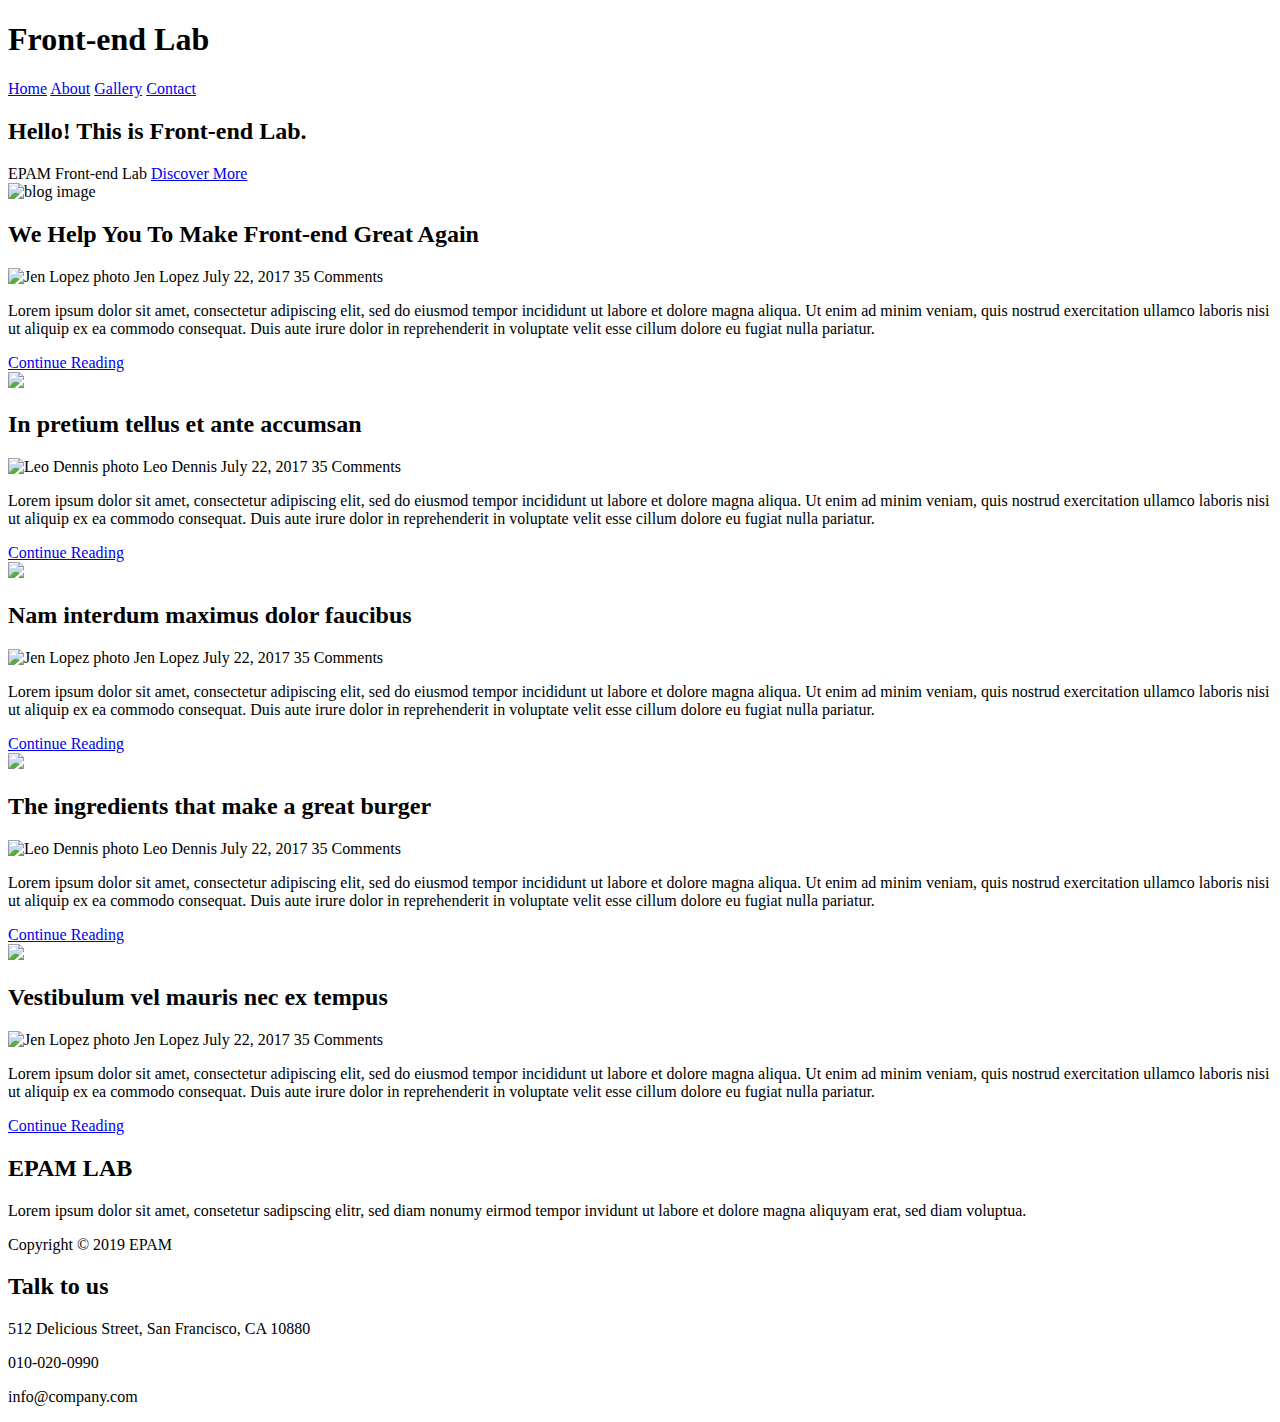
==== FL12_HW4/homework/index.html @ dc552bd6 "html" ====
<!DOCTYPE html>
<html lang="en">

<head>
    <meta charset="UTF-8">
    <meta name="viewport" content="width=device-width, initial-scale=1.0">
    <meta http-equiv="X-UA-Compatible" content="ie=edge">
    <link rel="stylesheet" type="text/css" href="/css/style.css">
    <title>Front-end Lab</title>
</head>

<body>
    <header>
        <h1>Front-end Lab</h1>
        <nav>
            <a href="#">Home</a>
            <a href="#">About</a>
            <a href="#">Gallery</a>
            <a href="#">Contact</a>
        </nav>
    </header>
    <main>
        <section class="top-section">
            <h2>Hello! This is Front-end Lab.</h2>
            <span>EPAM Front-end Lab</span>
            <a href="#">Discover More</a>
        </section>
        <section>
            <article class="blog-article">
                <img src="/img/blog-image1.jpg" alt="blog image">
                <h2>We Help You To Make Front-end Great Again</h3>
                <div>
                    <img src="/img/author-image1.jpg" title="Jen Lopez" alt="Jen Lopez photo">
                    <span>Jen Lopez</span>
                    <span>July 22, 2017</span>
                    <span>35 Comments</span>
                </div>
                <p>Lorem ipsum dolor sit amet, consectetur adipiscing elit, sed do eiusmod tempor incididunt 
                    ut labore et dolore magna aliqua. Ut enim ad minim veniam, quis nostrud exercitation ullamco 
                    laboris nisi ut aliquip ex ea commodo consequat. Duis aute irure dolor in reprehenderit in 
                    voluptate velit esse cillum dolore eu fugiat nulla pariatur.</p>
                <a href="#">Continue Reading</a>
            </article>
            <article class="blog-article">
                <img src="/img/blog-image1.jpg">
                <h2>In pretium tellus et ante accumsan</h3>
                <div>
                    <img src="/img/author-image2.jpg" title="Leo Dennis" alt="Leo Dennis photo">
                    <span>Leo Dennis</span>
                    <span>July 22, 2017</span>
                    <span>35 Comments</span>
                </div>
                <p>Lorem ipsum dolor sit amet, consectetur adipiscing elit, sed do eiusmod tempor incididunt 
                    ut labore et dolore magna aliqua. Ut enim ad minim veniam, quis nostrud exercitation ullamco 
                    laboris nisi ut aliquip ex ea commodo consequat. Duis aute irure dolor in reprehenderit in 
                    voluptate velit esse cillum dolore eu fugiat nulla pariatur.</p>
                <a href="#">Continue Reading</a>
            </article>
            <article class="blog-article">
                <img src="/img/blog-image1.jpg">
                <h2>Nam interdum maximus dolor faucibus</h3>
                <div>
                    <img src="/img/author-image1.jpg" title="Jen Lopez" alt="Jen Lopez photo">
                    <span>Jen Lopez</span>
                    <span>July 22, 2017</span>
                    <span>35 Comments</span>
                </div>
                <p>Lorem ipsum dolor sit amet, consectetur adipiscing elit, sed do eiusmod tempor incididunt 
                    ut labore et dolore magna aliqua. Ut enim ad minim veniam, quis nostrud exercitation ullamco 
                    laboris nisi ut aliquip ex ea commodo consequat. Duis aute irure dolor in reprehenderit in 
                    voluptate velit esse cillum dolore eu fugiat nulla pariatur.</p>
                <a href="#">Continue Reading</a>
            </article>
            <article class="blog-article">
                <img src="/img/blog-image1.jpg">
                <h2>The ingredients that make a great burger</h3>
                <div>
                    <img src="/img/author-image2.jpg" title="Leo Dennis" alt="Leo Dennis photo">
                    <span>Leo Dennis</span>
                    <span>July 22, 2017</span>
                    <span>35 Comments</span>
                </div>
                <p>Lorem ipsum dolor sit amet, consectetur adipiscing elit, sed do eiusmod tempor incididunt 
                    ut labore et dolore magna aliqua. Ut enim ad minim veniam, quis nostrud exercitation ullamco 
                    laboris nisi ut aliquip ex ea commodo consequat. Duis aute irure dolor in reprehenderit in 
                    voluptate velit esse cillum dolore eu fugiat nulla pariatur.</p>
                <a href="#">Continue Reading</a>
            </article>
            <article class="blog-article">
                <img src="/img/blog-image1.jpg">
                <h2>Vestibulum vel mauris nec ex tempus</h3>
                <div>
                    <img src="/img/author-image1.jpg" title="Jen Lopez" alt="Jen Lopez photo">
                    <span>Jen Lopez</span>
                    <span>July 22, 2017</span>
                    <span>35 Comments</span>
                </div>
                <p>Lorem ipsum dolor sit amet, consectetur adipiscing elit, sed do eiusmod tempor incididunt 
                    ut labore et dolore magna aliqua. Ut enim ad minim veniam, quis nostrud exercitation ullamco 
                    laboris nisi ut aliquip ex ea commodo consequat. Duis aute irure dolor in reprehenderit in 
                    voluptate velit esse cillum dolore eu fugiat nulla pariatur.</p>
                <a href="#">Continue Reading</a>
            </article>
        </section>
    </main>
    <footer>
        <div>
            <h2>EPAM LAB</h2>
            <p>Lorem ipsum dolor sit amet, consetetur sadipscing elitr, sed diam nonumy eirmod tempor 
              invidunt ut labore et dolore magna aliquyam erat, sed diam voluptua.</p>
            <p>Copyright &copy; 2019 EPAM</p>
        </div>
        <div>
            <h2>Talk to us</h2>
            <p>512 Delicious Street, San Francisco, CA 10880</p>
            <p>010-020-0990</p>
            <p>info@company.com</p>
        </div>
    </footer>
</body>

</html>
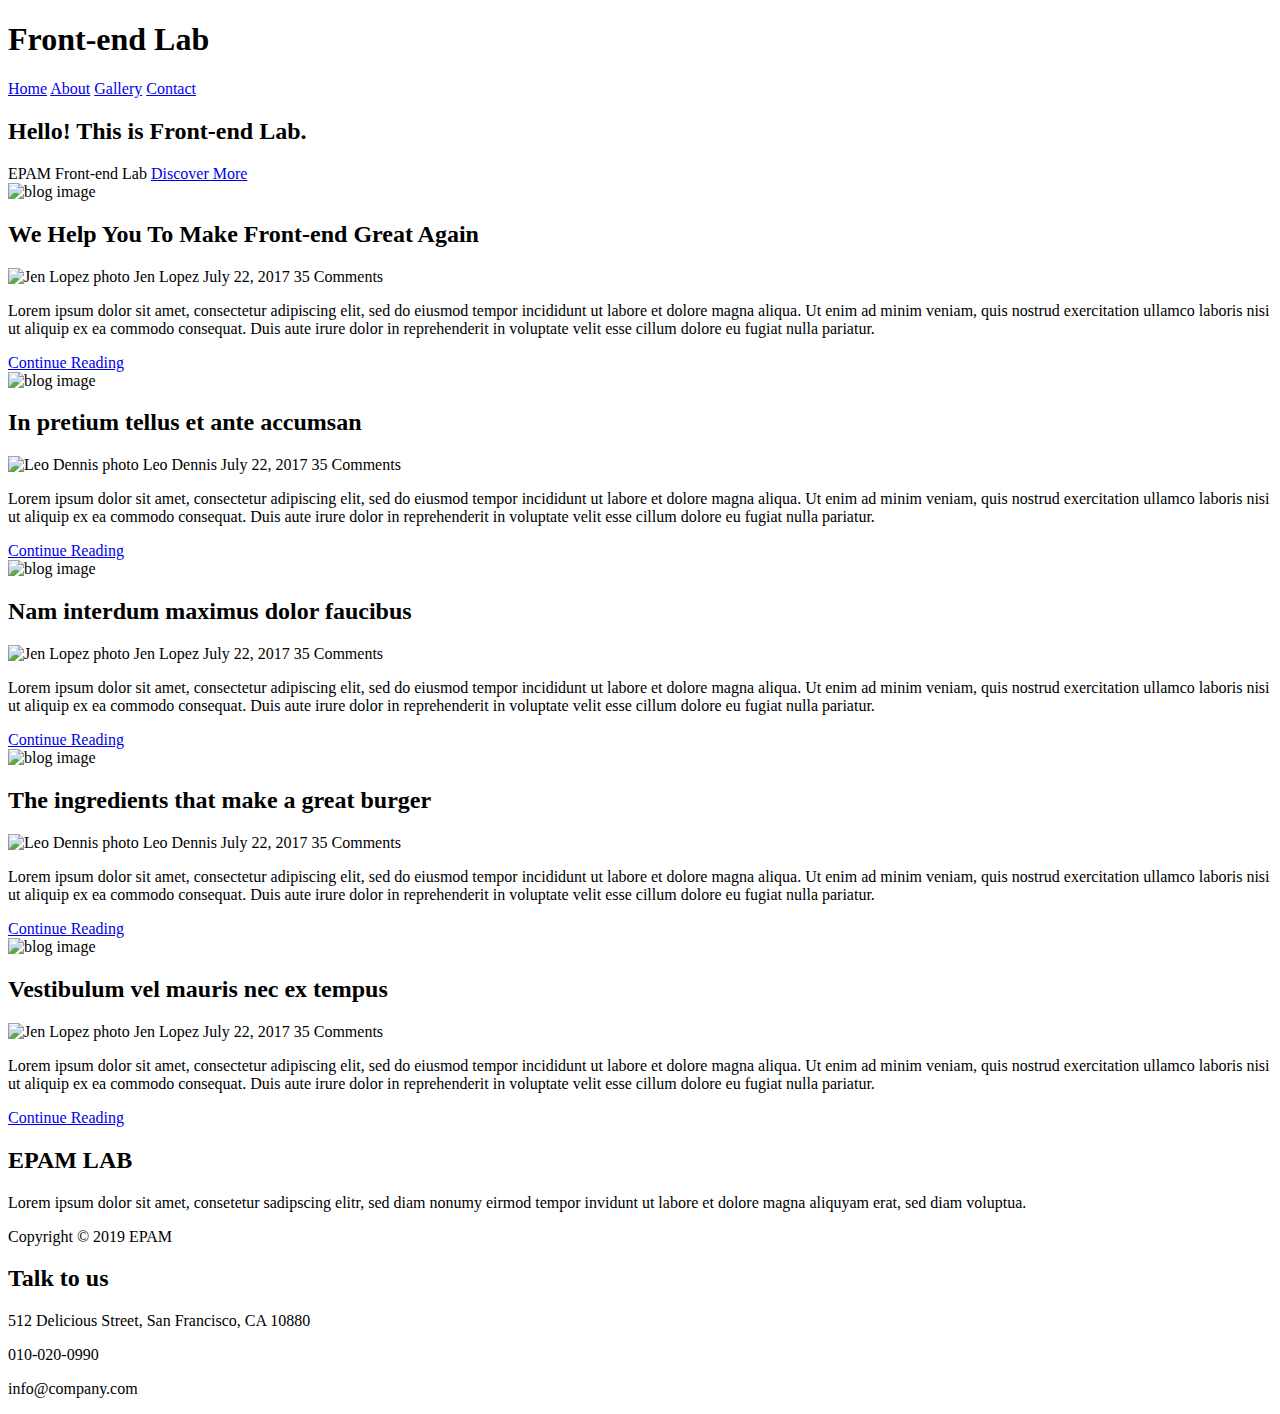
==== commit 3f4b26eb: "html update" ====
--- a/FL12_HW4/homework/index.html
+++ b/FL12_HW4/homework/index.html
@@ -1,5 +1,5 @@
 <!DOCTYPE html>
-<html lang="en">
+<html lang="zxx">
 
 <head>
     <meta charset="UTF-8">
@@ -10,7 +10,7 @@
 </head>
 
 <body>
-    <header>
+    <header class="header">
         <h1>Front-end Lab</h1>
         <nav>
             <a href="#">Home</a>
@@ -25,10 +25,10 @@
             <span>EPAM Front-end Lab</span>
             <a href="#">Discover More</a>
         </section>
-        <section>
+        <div>
             <article class="blog-article">
                 <img src="/img/blog-image1.jpg" alt="blog image">
-                <h2>We Help You To Make Front-end Great Again</h3>
+                <h2>We Help You To Make Front-end Great Again</h2>
                 <div>
                     <img src="/img/author-image1.jpg" title="Jen Lopez" alt="Jen Lopez photo">
                     <span>Jen Lopez</span>
@@ -42,8 +42,8 @@
                 <a href="#">Continue Reading</a>
             </article>
             <article class="blog-article">
-                <img src="/img/blog-image1.jpg">
-                <h2>In pretium tellus et ante accumsan</h3>
+                <img src="/img/blog-image2.jpg" alt="blog image">
+                <h2>In pretium tellus et ante accumsan</h2>
                 <div>
                     <img src="/img/author-image2.jpg" title="Leo Dennis" alt="Leo Dennis photo">
                     <span>Leo Dennis</span>
@@ -57,8 +57,8 @@
                 <a href="#">Continue Reading</a>
             </article>
             <article class="blog-article">
-                <img src="/img/blog-image1.jpg">
-                <h2>Nam interdum maximus dolor faucibus</h3>
+                <img src="/img/blog-image3.jpg" alt="blog image">
+                <h2>Nam interdum maximus dolor faucibus</h2>
                 <div>
                     <img src="/img/author-image1.jpg" title="Jen Lopez" alt="Jen Lopez photo">
                     <span>Jen Lopez</span>
@@ -72,8 +72,8 @@
                 <a href="#">Continue Reading</a>
             </article>
             <article class="blog-article">
-                <img src="/img/blog-image1.jpg">
-                <h2>The ingredients that make a great burger</h3>
+                <img src="/img/blog-image4.jpg" alt="blog image">
+                <h2>The ingredients that make a great burger</h2>
                 <div>
                     <img src="/img/author-image2.jpg" title="Leo Dennis" alt="Leo Dennis photo">
                     <span>Leo Dennis</span>
@@ -87,8 +87,8 @@
                 <a href="#">Continue Reading</a>
             </article>
             <article class="blog-article">
-                <img src="/img/blog-image1.jpg">
-                <h2>Vestibulum vel mauris nec ex tempus</h3>
+                <img src="/img/blog-image5.jpg" alt="blog image">
+                <h2>Vestibulum vel mauris nec ex tempus</h2>
                 <div>
                     <img src="/img/author-image1.jpg" title="Jen Lopez" alt="Jen Lopez photo">
                     <span>Jen Lopez</span>
@@ -101,9 +101,9 @@
                     voluptate velit esse cillum dolore eu fugiat nulla pariatur.</p>
                 <a href="#">Continue Reading</a>
             </article>
-        </section>
+        </div>
     </main>
-    <footer>
+    <footer class="footer">
         <div>
             <h2>EPAM LAB</h2>
             <p>Lorem ipsum dolor sit amet, consetetur sadipscing elitr, sed diam nonumy eirmod tempor 
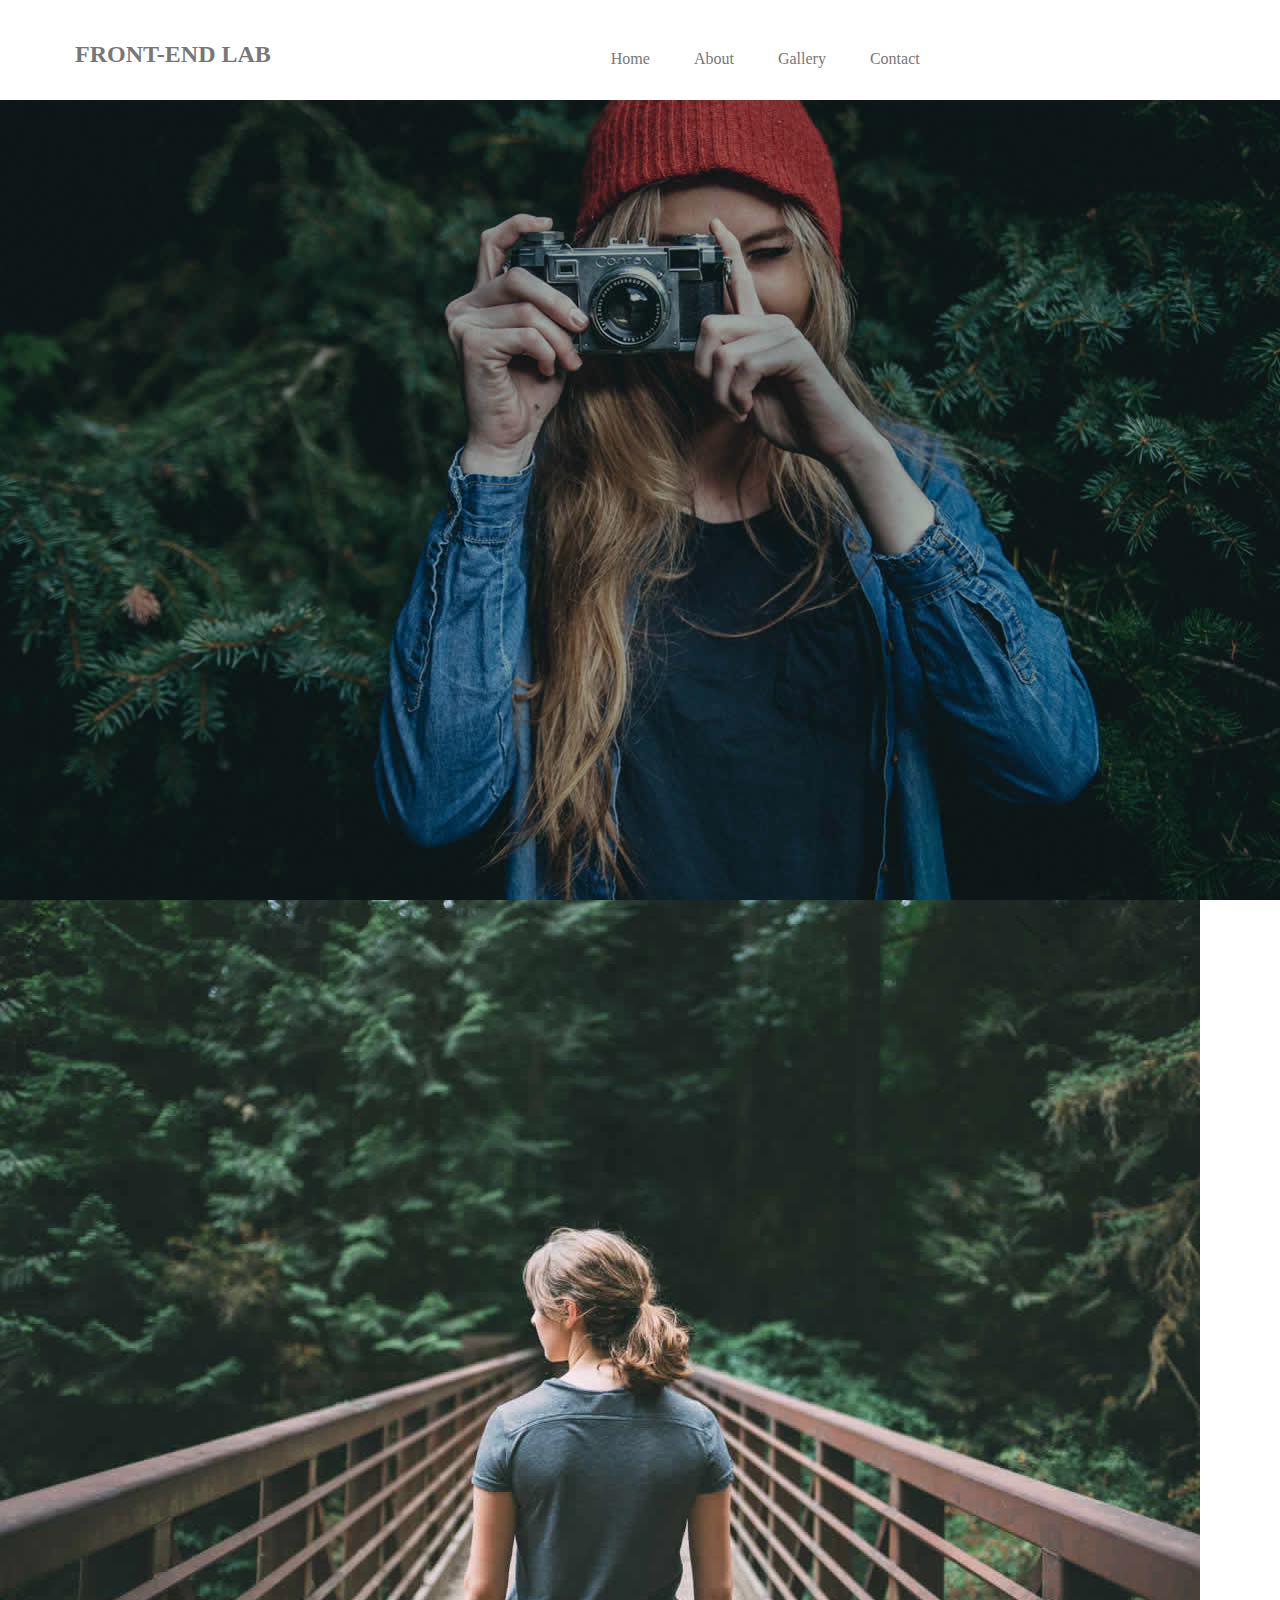
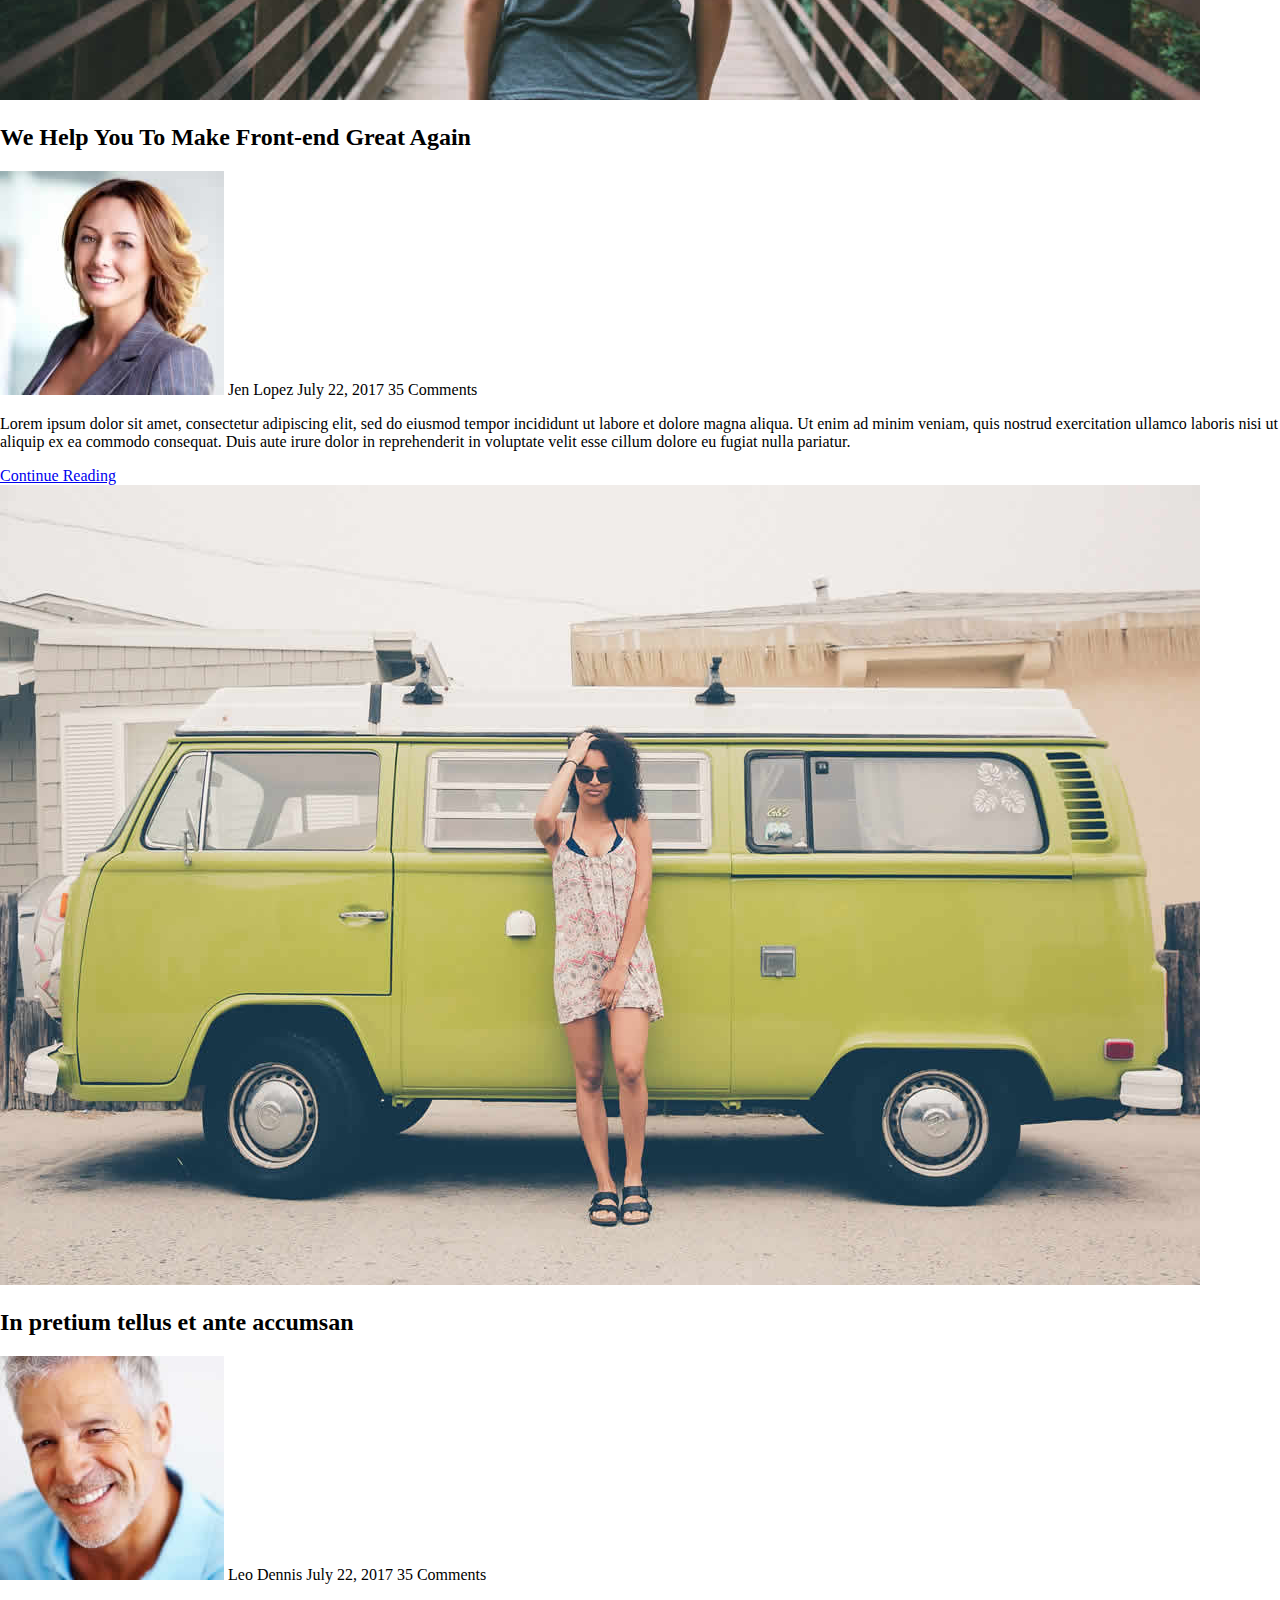
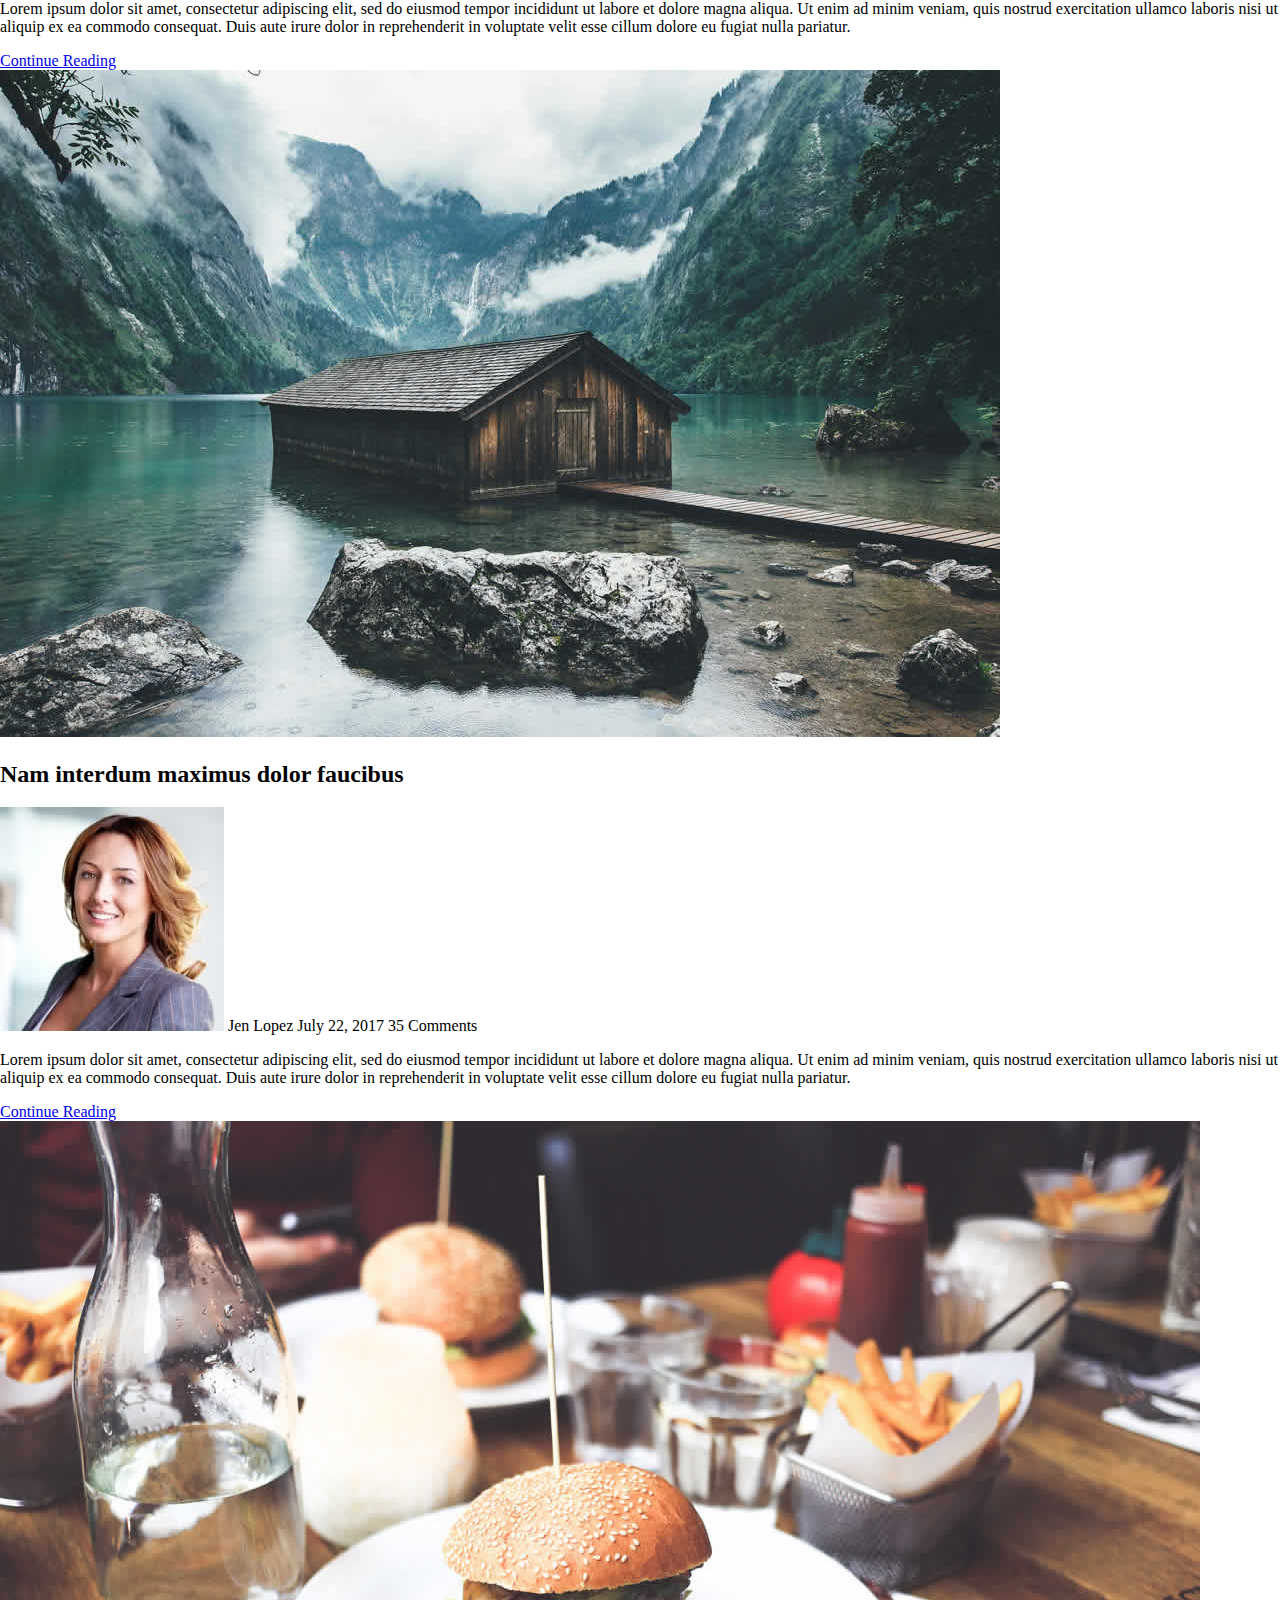
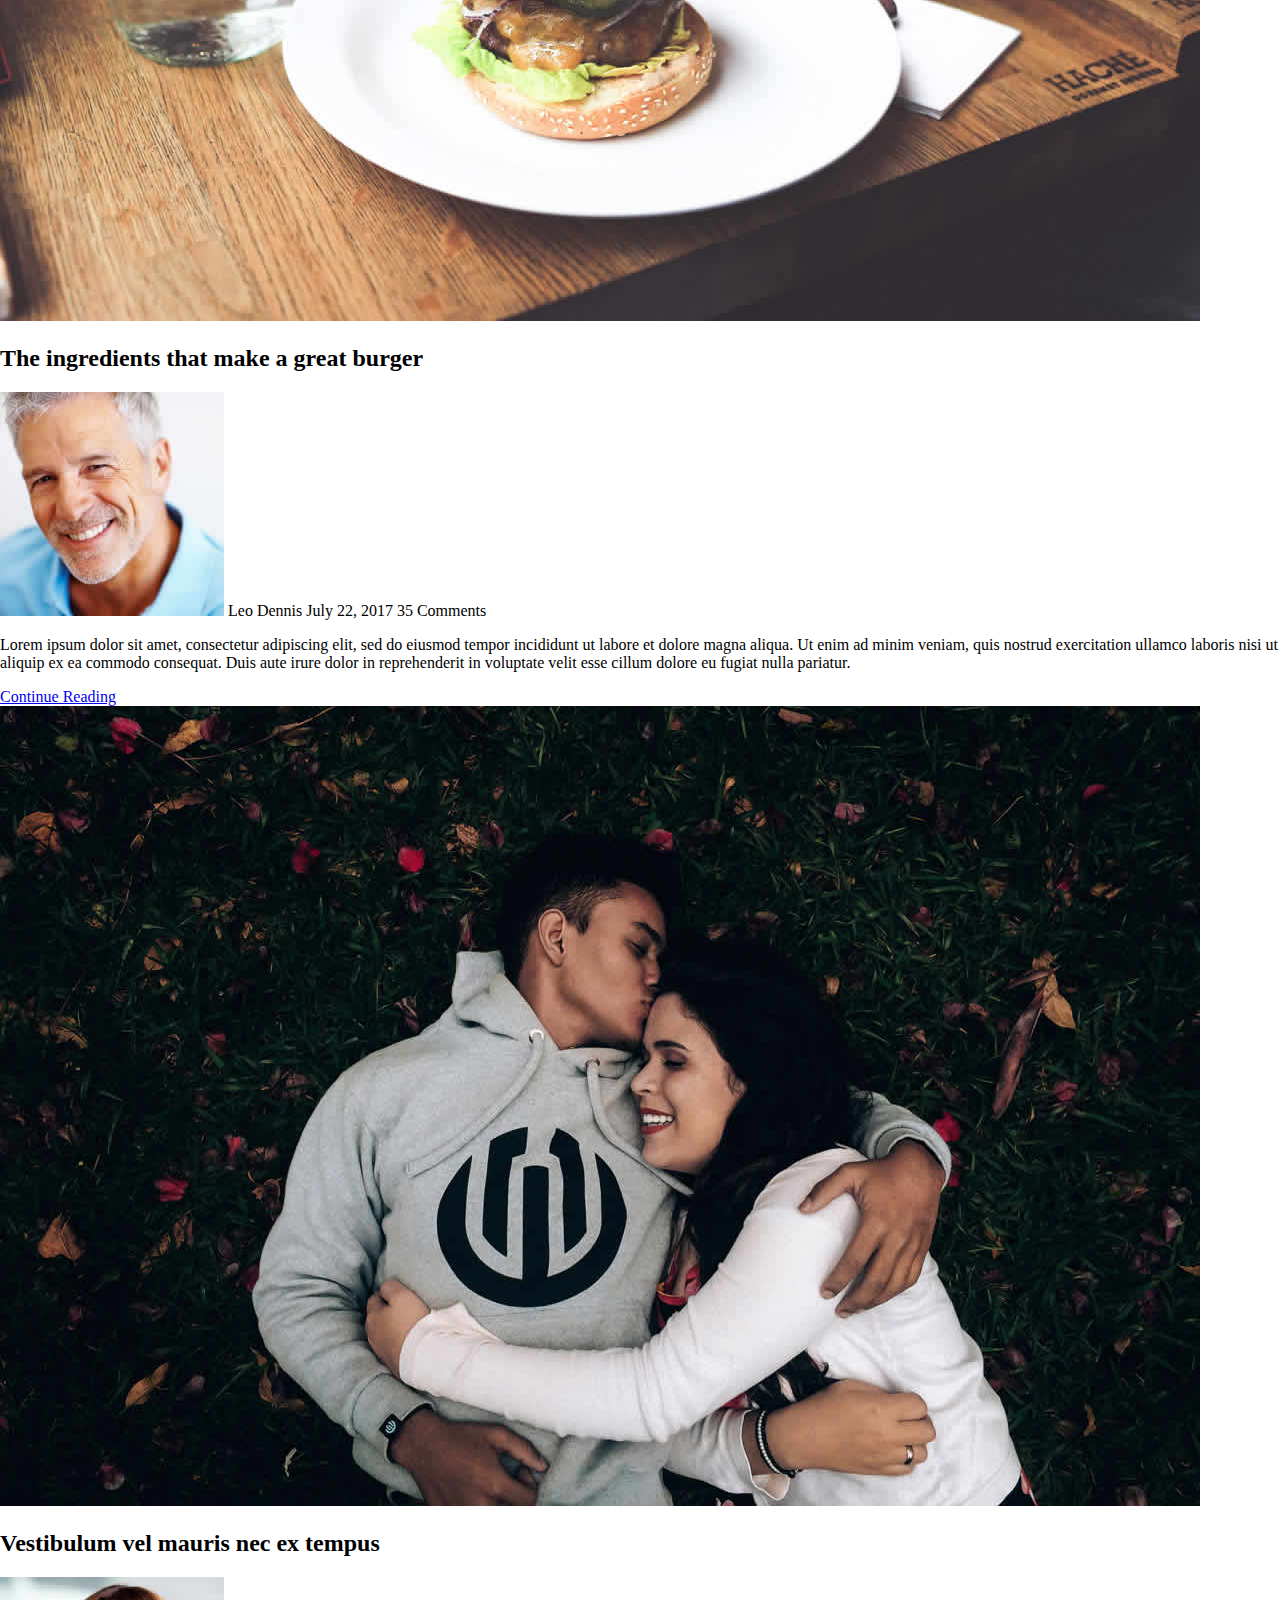
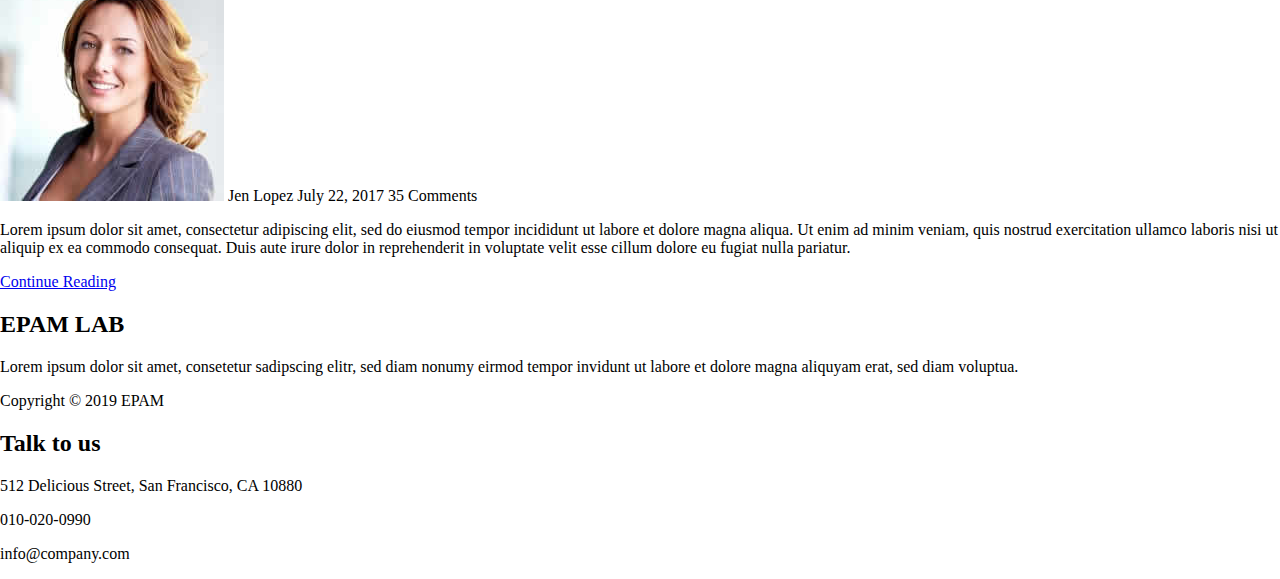
==== commit 5f2ad551: "header" ====
--- a/FL12_HW4/homework/index.html
+++ b/FL12_HW4/homework/index.html
@@ -5,14 +5,16 @@
     <meta charset="UTF-8">
     <meta name="viewport" content="width=device-width, initial-scale=1.0">
     <meta http-equiv="X-UA-Compatible" content="ie=edge">
-    <link rel="stylesheet" type="text/css" href="/css/style.css">
+    <link rel="stylesheet" type="text/css" href="css/style.css">
     <title>Front-end Lab</title>
 </head>
 
 <body>
     <header class="header">
-        <h1>Front-end Lab</h1>
-        <nav>
+        <div class="header-heading">
+            <h1>Front-end Lab</h1>
+        </div>
+        <nav class="nav-menu">
             <a href="#">Home</a>
             <a href="#">About</a>
             <a href="#">Gallery</a>
@@ -20,17 +22,16 @@
         </nav>
     </header>
     <main>
-        <section class="top-section">
-            <h2>Hello! This is Front-end Lab.</h2>
-            <span>EPAM Front-end Lab</span>
-            <a href="#">Discover More</a>
-        </section>
-        <div>
+        <div class="top-section">
+            <h2 class="hello-heading">Hello! This is Front-end Lab.</h2>
+            <span class="hello-text">EPAM Front-end Lab</span>
+            <a href="#" class="more-link">Discover More</a>
+        </div>
             <article class="blog-article">
-                <img src="/img/blog-image1.jpg" alt="blog image">
+                <img src="img/blog-image1.jpg" alt="blog image">
                 <h2>We Help You To Make Front-end Great Again</h2>
                 <div>
-                    <img src="/img/author-image1.jpg" title="Jen Lopez" alt="Jen Lopez photo">
+                    <img src="img/author-image1.jpg" title="Jen Lopez" alt="Jen Lopez photo">
                     <span>Jen Lopez</span>
                     <span>July 22, 2017</span>
                     <span>35 Comments</span>
@@ -42,10 +43,10 @@
                 <a href="#">Continue Reading</a>
             </article>
             <article class="blog-article">
-                <img src="/img/blog-image2.jpg" alt="blog image">
+                <img src="img/blog-image2.jpg" alt="blog image">
                 <h2>In pretium tellus et ante accumsan</h2>
                 <div>
-                    <img src="/img/author-image2.jpg" title="Leo Dennis" alt="Leo Dennis photo">
+                    <img src="img/author-image2.jpg" title="Leo Dennis" alt="Leo Dennis photo">
                     <span>Leo Dennis</span>
                     <span>July 22, 2017</span>
                     <span>35 Comments</span>
@@ -57,10 +58,10 @@
                 <a href="#">Continue Reading</a>
             </article>
             <article class="blog-article">
-                <img src="/img/blog-image3.jpg" alt="blog image">
+                <img src="img/blog-image3.jpg" alt="blog image">
                 <h2>Nam interdum maximus dolor faucibus</h2>
                 <div>
-                    <img src="/img/author-image1.jpg" title="Jen Lopez" alt="Jen Lopez photo">
+                    <img src="img/author-image1.jpg" title="Jen Lopez" alt="Jen Lopez photo">
                     <span>Jen Lopez</span>
                     <span>July 22, 2017</span>
                     <span>35 Comments</span>
@@ -72,10 +73,10 @@
                 <a href="#">Continue Reading</a>
             </article>
             <article class="blog-article">
-                <img src="/img/blog-image4.jpg" alt="blog image">
+                <img src="img/blog-image4.jpg" alt="blog image">
                 <h2>The ingredients that make a great burger</h2>
                 <div>
-                    <img src="/img/author-image2.jpg" title="Leo Dennis" alt="Leo Dennis photo">
+                    <img src="img/author-image2.jpg" title="Leo Dennis" alt="Leo Dennis photo">
                     <span>Leo Dennis</span>
                     <span>July 22, 2017</span>
                     <span>35 Comments</span>
@@ -87,10 +88,10 @@
                 <a href="#">Continue Reading</a>
             </article>
             <article class="blog-article">
-                <img src="/img/blog-image5.jpg" alt="blog image">
+                <img src="img/blog-image5.jpg" alt="blog image">
                 <h2>Vestibulum vel mauris nec ex tempus</h2>
                 <div>
-                    <img src="/img/author-image1.jpg" title="Jen Lopez" alt="Jen Lopez photo">
+                    <img src="img/author-image1.jpg" title="Jen Lopez" alt="Jen Lopez photo">
                     <span>Jen Lopez</span>
                     <span>July 22, 2017</span>
                     <span>35 Comments</span>
@@ -101,7 +102,7 @@
                     voluptate velit esse cillum dolore eu fugiat nulla pariatur.</p>
                 <a href="#">Continue Reading</a>
             </article>
-        </div>
+        <//div>
     </main>
     <footer class="footer">
         <div>
--- a/FL12_HW4/homework/css/style.css
+++ b/FL12_HW4/homework/css/style.css
@@ -0,0 +1,54 @@
+body {
+    margin: 0;
+    font-family: Georgia, serif;
+}
+
+.header {
+    display: flex;
+    top: 0;
+    color: #777;
+    background-color: #ffffff;
+    height: 100px;
+    position: fixed;
+    width: 100%;
+}
+
+.header-heading {
+    text-transform: uppercase;
+    font-size: 12px;
+    font-weight: 400;
+    padding: 25px 0 25px 75px;
+}
+
+.nav-menu {
+    list-style: none;
+    padding: 50px 0 50px 25vw;    
+}
+
+.nav-menu a {
+    color: #777;
+    text-decoration: none;
+    padding: 10px 20px;  
+}
+
+.nav-menu a:hover {
+    color: #bfba55;
+    transition: 0.2s;
+}
+
+.top-section {
+    height: 100vh;
+    background: linear-gradient(rgba(0, 0, 0, .3), rgba(0, 0, 0, .3)), url('../img/home-bg.jpg') no-repeat;
+    background-position: cover;
+    display: flex;
+}
+
+.hello-heading {
+    font-size: 48px;
+    color: #ffffff;
+}
+
+.hello-text {
+    font-size: 12px;
+    color: #bfba55;
+}
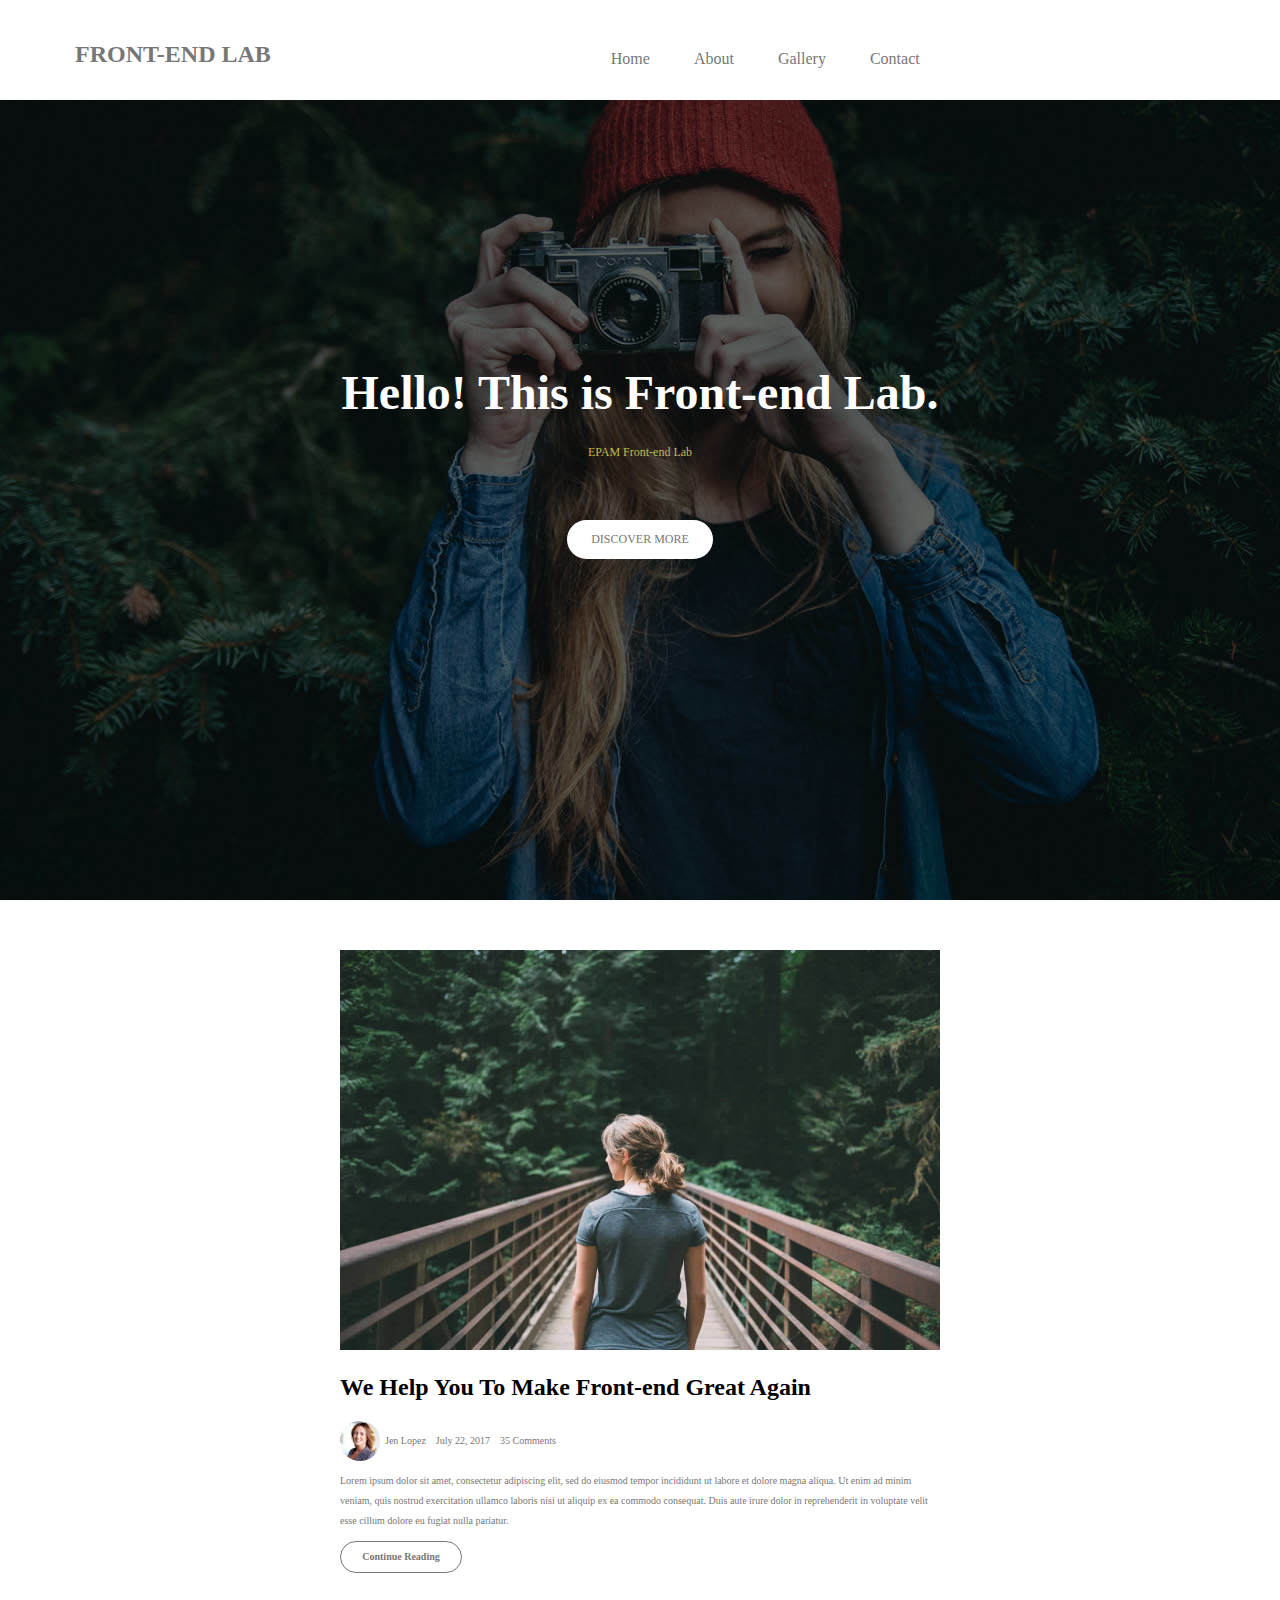
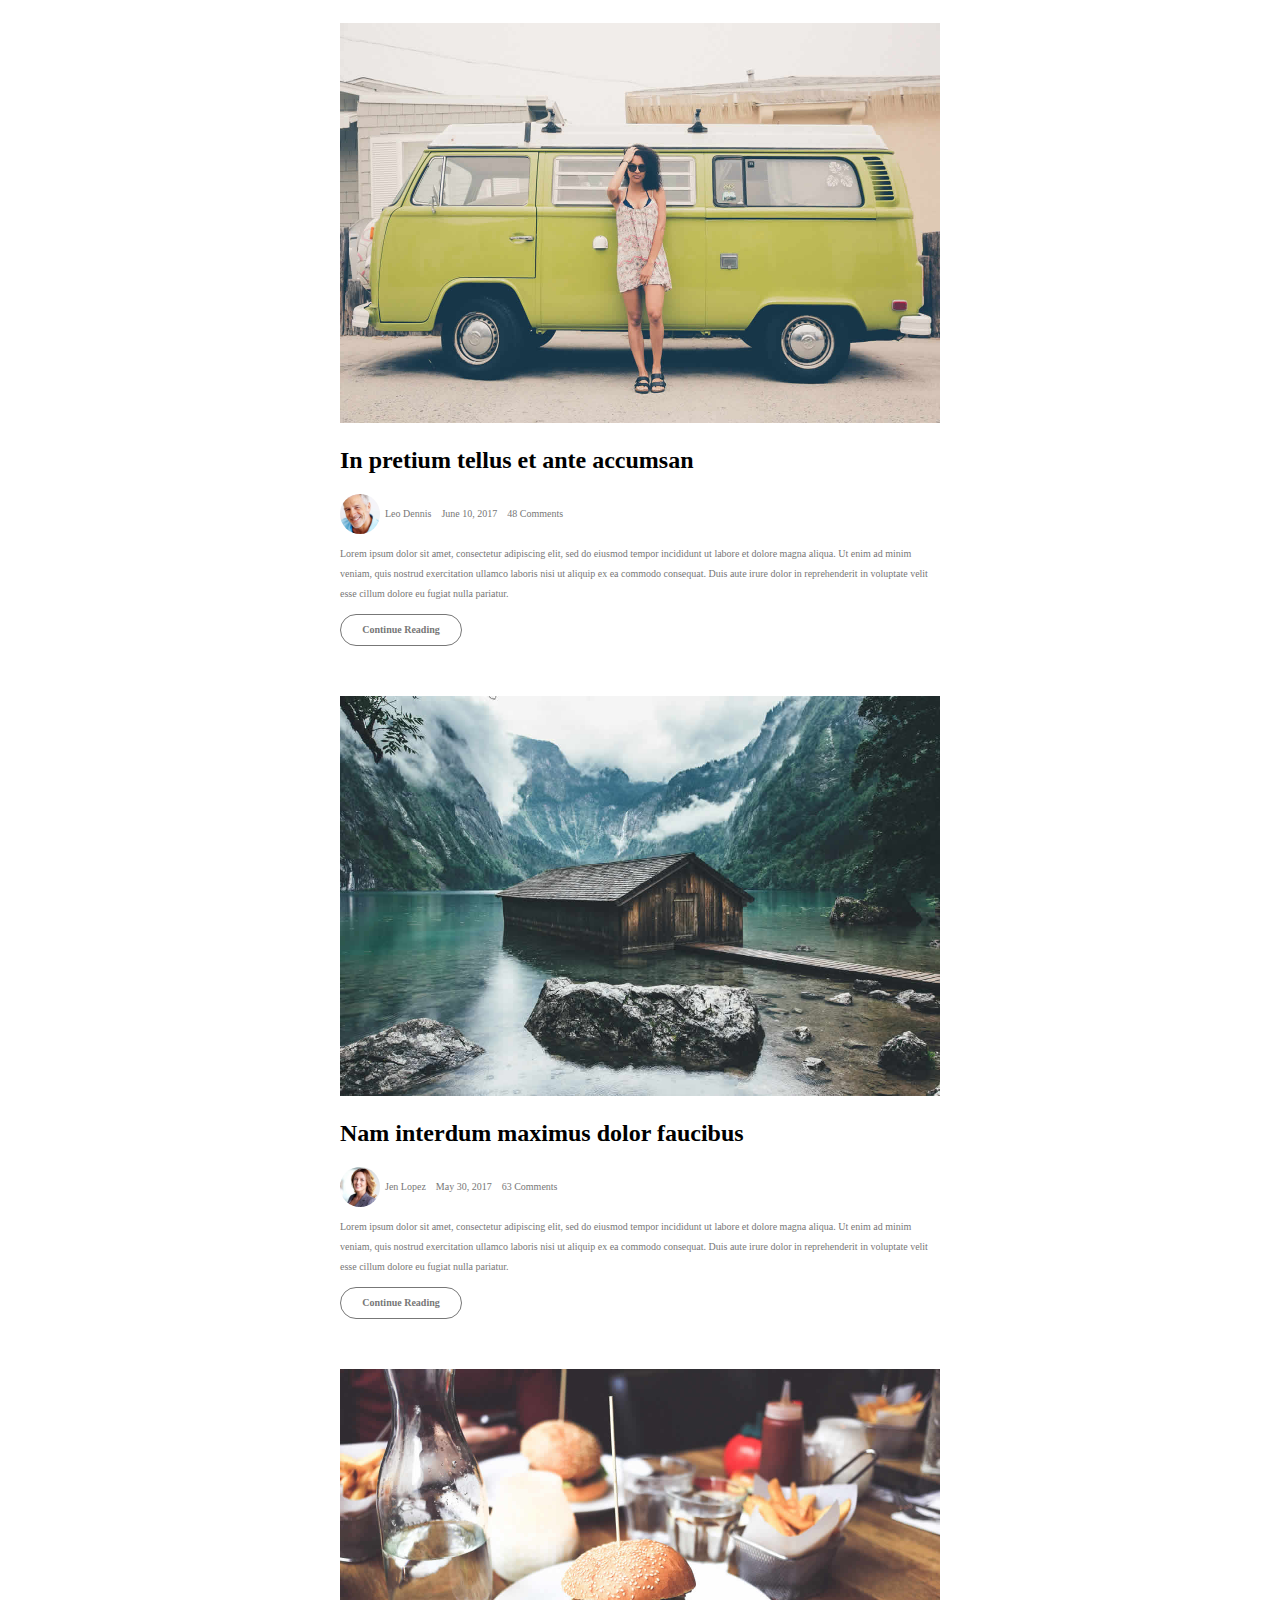
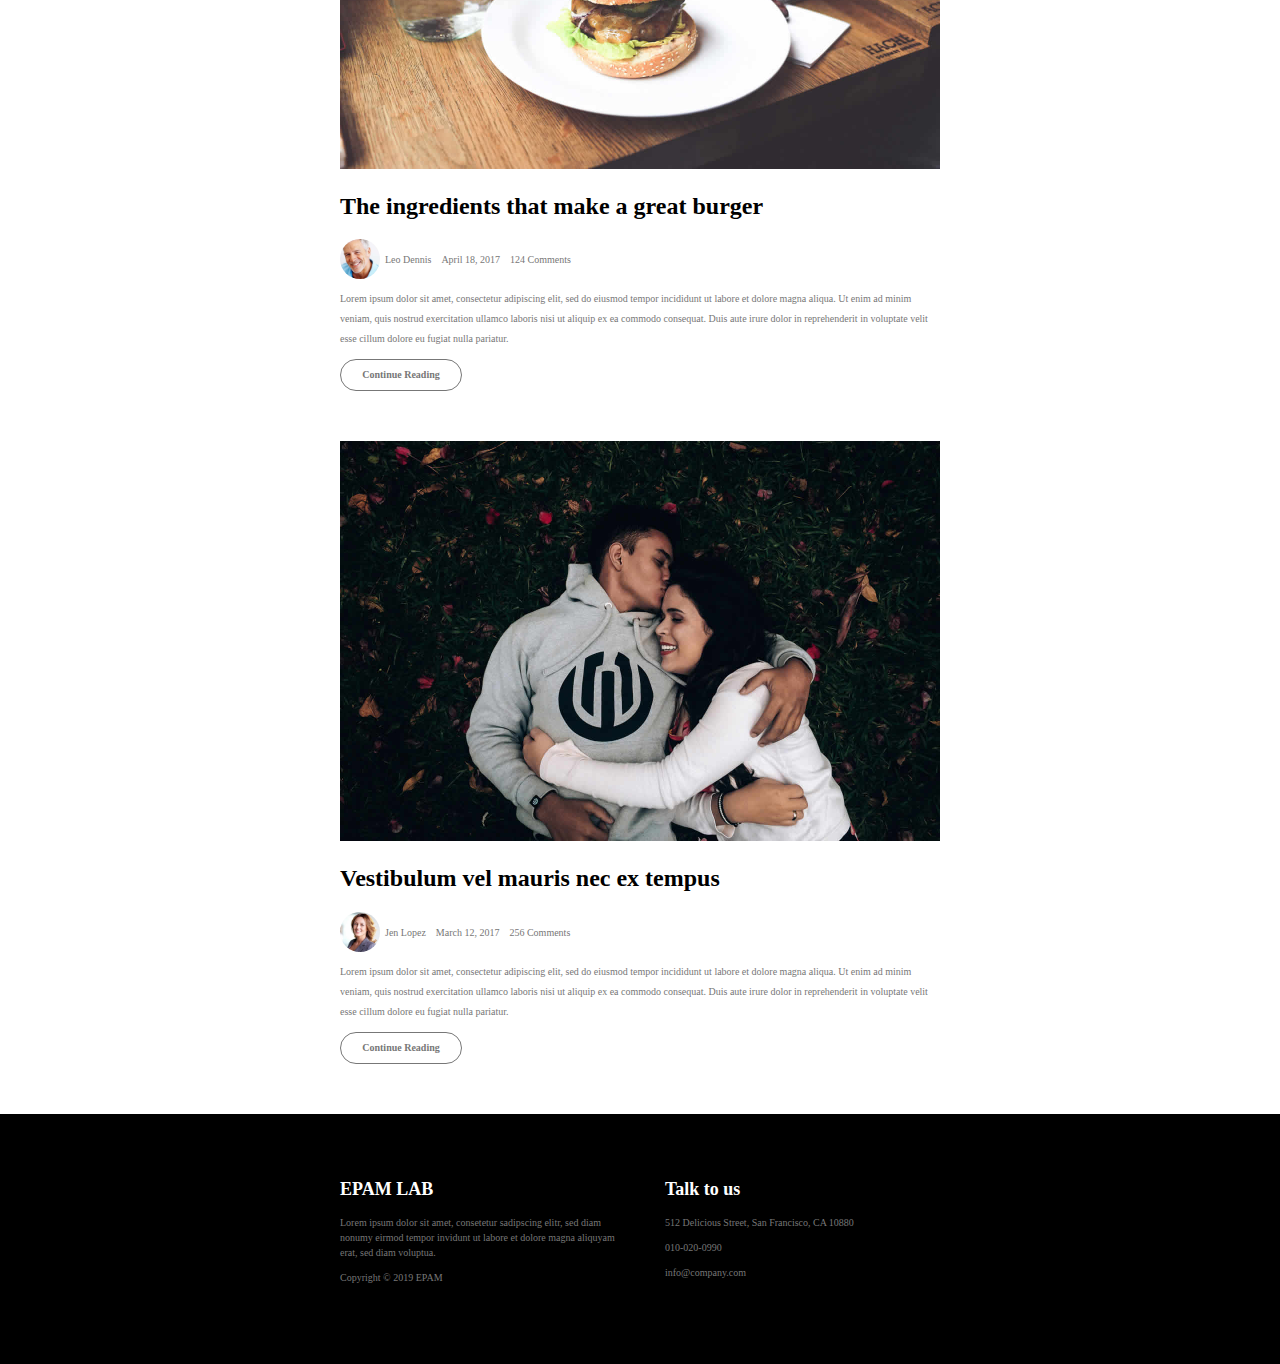
==== commit 2d4a7d91: "done" ====
--- a/FL12_HW4/homework/index.html
+++ b/FL12_HW4/homework/index.html
@@ -27,95 +27,104 @@
             <span class="hello-text">EPAM Front-end Lab</span>
             <a href="#" class="more-link">Discover More</a>
         </div>
-            <article class="blog-article">
-                <img src="img/blog-image1.jpg" alt="blog image">
-                <h2>We Help You To Make Front-end Great Again</h2>
-                <div>
-                    <img src="img/author-image1.jpg" title="Jen Lopez" alt="Jen Lopez photo">
-                    <span>Jen Lopez</span>
-                    <span>July 22, 2017</span>
-                    <span>35 Comments</span>
-                </div>
-                <p>Lorem ipsum dolor sit amet, consectetur adipiscing elit, sed do eiusmod tempor incididunt 
+        <div class="blog-article">
+            <div class="blog-photo">
+            <img src="img/blog-image1.jpg" alt="blog image" class="blog-image">
+            </div>
+            <h2 class="blog-headline">We Help You To Make Front-end Great Again</h2>
+            <div class="article-elements">
+                <img src="img/author-image1.jpg" title="Jen Lopez" alt="Jen Lopez photo" class="author-image">
+                <span class="article-info">Jen Lopez</span>
+                <span class="article-info">July 22, 2017</span>
+                <span class="article-info">35 Comments</span>
+            </div>
+            <p>Lorem ipsum dolor sit amet, consectetur adipiscing elit, sed do eiusmod tempor incididunt 
                     ut labore et dolore magna aliqua. Ut enim ad minim veniam, quis nostrud exercitation ullamco 
                     laboris nisi ut aliquip ex ea commodo consequat. Duis aute irure dolor in reprehenderit in 
                     voluptate velit esse cillum dolore eu fugiat nulla pariatur.</p>
-                <a href="#">Continue Reading</a>
-            </article>
-            <article class="blog-article">
-                <img src="img/blog-image2.jpg" alt="blog image">
-                <h2>In pretium tellus et ante accumsan</h2>
-                <div>
-                    <img src="img/author-image2.jpg" title="Leo Dennis" alt="Leo Dennis photo">
-                    <span>Leo Dennis</span>
-                    <span>July 22, 2017</span>
-                    <span>35 Comments</span>
-                </div>
-                <p>Lorem ipsum dolor sit amet, consectetur adipiscing elit, sed do eiusmod tempor incididunt 
+            <a href="#" class="continue-link">Continue Reading</a>
+        </div>
+        <div class="blog-article">
+            <div class="blog-photo">
+            <img src="img/blog-image2.jpg" alt="blog image" class="blog-image">
+            </div>
+            <h2 class="blog-headline">In pretium tellus et ante accumsan</h2>
+            <div class="article-elements">
+                <img src="img/author-image2.jpg" title="Leo Dennis" alt="Leo Dennis photo" class="author-image">
+                <span class="article-info">Leo Dennis</span>
+                <span class="article-info">June 10, 2017</span>
+                <span class="article-info">48 Comments</span>
+            </div>
+            <p>Lorem ipsum dolor sit amet, consectetur adipiscing elit, sed do eiusmod tempor incididunt 
                     ut labore et dolore magna aliqua. Ut enim ad minim veniam, quis nostrud exercitation ullamco 
                     laboris nisi ut aliquip ex ea commodo consequat. Duis aute irure dolor in reprehenderit in 
                     voluptate velit esse cillum dolore eu fugiat nulla pariatur.</p>
-                <a href="#">Continue Reading</a>
-            </article>
-            <article class="blog-article">
-                <img src="img/blog-image3.jpg" alt="blog image">
-                <h2>Nam interdum maximus dolor faucibus</h2>
-                <div>
-                    <img src="img/author-image1.jpg" title="Jen Lopez" alt="Jen Lopez photo">
-                    <span>Jen Lopez</span>
-                    <span>July 22, 2017</span>
-                    <span>35 Comments</span>
-                </div>
-                <p>Lorem ipsum dolor sit amet, consectetur adipiscing elit, sed do eiusmod tempor incididunt 
+            <a href="#" class="continue-link">Continue Reading</a>
+        </div>
+        <div class="blog-article">
+            <div class="blog-photo">
+            <img src="img/blog-image3.jpg" alt="blog image" class="blog-image">
+            </div>
+            <h2 class="blog-headline">Nam interdum maximus dolor faucibus</h2>
+            <div class="article-elements">
+                <img src="img/author-image1.jpg" title="Jen Lopez" alt="Jen Lopez photo" class="author-image">
+                <span class="article-info">Jen Lopez</span>
+                <span class="article-info">May 30, 2017</span>
+                <span class="article-info">63 Comments</span>
+            </div>
+            <p>Lorem ipsum dolor sit amet, consectetur adipiscing elit, sed do eiusmod tempor incididunt 
                     ut labore et dolore magna aliqua. Ut enim ad minim veniam, quis nostrud exercitation ullamco 
                     laboris nisi ut aliquip ex ea commodo consequat. Duis aute irure dolor in reprehenderit in 
                     voluptate velit esse cillum dolore eu fugiat nulla pariatur.</p>
-                <a href="#">Continue Reading</a>
-            </article>
-            <article class="blog-article">
-                <img src="img/blog-image4.jpg" alt="blog image">
-                <h2>The ingredients that make a great burger</h2>
-                <div>
-                    <img src="img/author-image2.jpg" title="Leo Dennis" alt="Leo Dennis photo">
-                    <span>Leo Dennis</span>
-                    <span>July 22, 2017</span>
-                    <span>35 Comments</span>
-                </div>
-                <p>Lorem ipsum dolor sit amet, consectetur adipiscing elit, sed do eiusmod tempor incididunt 
+            <a href="#" class="continue-link">Continue Reading</a>
+        </div>
+        <div class="blog-article">
+            <div class="blog-photo">
+            <img src="img/blog-image4.jpg" alt="blog image" class="blog-image">
+            </div>
+            <h2 class="blog-headline">The ingredients that make a great burger</h2>
+            <div class="article-elements">
+                <img src="img/author-image2.jpg" title="Leo Dennis" alt="Leo Dennis photo" class="author-image">
+                <span class="article-info">Leo Dennis</span>
+                <span class="article-info">April 18, 2017</span>
+                <span class="article-info">124 Comments</span>
+            </div>
+            <p>Lorem ipsum dolor sit amet, consectetur adipiscing elit, sed do eiusmod tempor incididunt 
                     ut labore et dolore magna aliqua. Ut enim ad minim veniam, quis nostrud exercitation ullamco 
                     laboris nisi ut aliquip ex ea commodo consequat. Duis aute irure dolor in reprehenderit in 
                     voluptate velit esse cillum dolore eu fugiat nulla pariatur.</p>
-                <a href="#">Continue Reading</a>
-            </article>
-            <article class="blog-article">
-                <img src="img/blog-image5.jpg" alt="blog image">
-                <h2>Vestibulum vel mauris nec ex tempus</h2>
-                <div>
-                    <img src="img/author-image1.jpg" title="Jen Lopez" alt="Jen Lopez photo">
-                    <span>Jen Lopez</span>
-                    <span>July 22, 2017</span>
-                    <span>35 Comments</span>
-                </div>
-                <p>Lorem ipsum dolor sit amet, consectetur adipiscing elit, sed do eiusmod tempor incididunt 
+            <a href="#" class="continue-link">Continue Reading</a>
+        </div>
+        <div class="blog-article">
+            <div class="blog-photo">
+            <img src="img/blog-image5.jpg" alt="blog image" class="blog-image">
+            </div>
+            <h2 class="blog-headline">Vestibulum vel mauris nec ex tempus</h2>
+            <div class="article-elements">
+                <img src="img/author-image1.jpg" title="Jen Lopez" alt="Jen Lopez photo" class="author-image">
+                <span class="article-info">Jen Lopez</span>
+                <span class="article-info">March 12, 2017</span>
+                <span class="article-info">256 Comments</span>
+            </div>
+            <p>Lorem ipsum dolor sit amet, consectetur adipiscing elit, sed do eiusmod tempor incididunt 
                     ut labore et dolore magna aliqua. Ut enim ad minim veniam, quis nostrud exercitation ullamco 
                     laboris nisi ut aliquip ex ea commodo consequat. Duis aute irure dolor in reprehenderit in 
                     voluptate velit esse cillum dolore eu fugiat nulla pariatur.</p>
-                <a href="#">Continue Reading</a>
-            </article>
-        <//div>
+            <a href="#" class="continue-link">Continue Reading</a>
+        </div>
     </main>
     <footer class="footer">
-        <div>
-            <h2>EPAM LAB</h2>
-            <p>Lorem ipsum dolor sit amet, consetetur sadipscing elitr, sed diam nonumy eirmod tempor 
+        <div class="footer-part">
+            <h2 class="footer-heading">EPAM LAB</h2>
+            <p class="footer-text">Lorem ipsum dolor sit amet, consetetur sadipscing elitr, sed diam nonumy eirmod tempor 
               invidunt ut labore et dolore magna aliquyam erat, sed diam voluptua.</p>
-            <p>Copyright &copy; 2019 EPAM</p>
+            <p class="footer-text">Copyright &copy; 2019 EPAM</p>
         </div>
-        <div>
-            <h2>Talk to us</h2>
-            <p>512 Delicious Street, San Francisco, CA 10880</p>
-            <p>010-020-0990</p>
-            <p>info@company.com</p>
+        <div class="footer-part">
+            <h2 class="footer-heading">Talk to us</h2>
+            <p class="footer-text">512 Delicious Street, San Francisco, CA 10880</p>
+            <p class="footer-text">010-020-0990</p>
+            <p class="footer-text">info@company.com</p>
         </div>
     </footer>
 </body>
--- a/FL12_HW4/homework/css/style.css
+++ b/FL12_HW4/homework/css/style.css
@@ -38,17 +38,111 @@
 
 .top-section {
     height: 100vh;
-    background: linear-gradient(rgba(0, 0, 0, .3), rgba(0, 0, 0, .3)), url('../img/home-bg.jpg') no-repeat;
-    background-position: cover;
+    background: linear-gradient(rgba(0, 0, 0, .6), rgba(0, 0, 0, .6)), url('../img/home-bg.jpg') no-repeat;
     display: flex;
+	flex-direction: column;
+	align-items: center;
+	justify-content: center;
 }
 
 .hello-heading {
     font-size: 48px;
     color: #ffffff;
+    line-height: 0.5em;
 }
 
 .hello-text {
     font-size: 12px;
     color: #bfba55;
+    margin-bottom: 60px;
 }
+
+.more-link {
+    font-size: 12px;
+    text-transform: uppercase;
+    text-decoration: none;
+    color: #777;
+    background-color: #ffffff;
+    padding: 12px 24px;
+    border-radius: 24px;
+}
+
+.more-link:hover {
+    color: #bfba55;
+    transition: 0.2s;
+}
+
+.blog-article {
+    margin: 50px auto;
+    width: 600px;
+    display: flex;
+	flex-direction: column;
+	justify-content: center;
+}
+
+.blog-article p {
+    color: #777;
+    font-size: 10px;
+    line-height: 2em;
+}
+
+.continue-link {
+    display: block;
+    height: 20px;
+    width: 100px;
+    padding: 5px 10px;
+    text-align: center;
+    line-height: 20px;
+    text-decoration: none;
+    font-size: 10px;
+    font-weight: 600;
+    color: #777;
+    border: 1px solid #777;
+    border-radius: 20px;
+}
+
+.article-info {
+    margin: 5px;
+}
+
+.blog-image {
+    width: 600px;
+}
+
+.article-elements {
+    font-size: 10px;
+    color: #777;
+    display: flex;
+    align-items: center;
+}
+
+.author-image {
+    width: 40px;
+    border-radius: 50%;
+}
+
+.footer {
+    height: 250px;
+    background-color: #000000;
+    display: flex;
+    align-items: center;
+    justify-content: center;
+}
+
+.footer-part {
+    height: 150px;
+    width: 275px;
+    padding: 25px;
+}
+
+.footer-heading {
+    color: #ffffff;
+    font-size: 18px;
+    font-weight: 600;
+}
+
+.footer-text {
+    color: #777;
+    font-size: 10px;
+    line-height: 1.5em;
+}